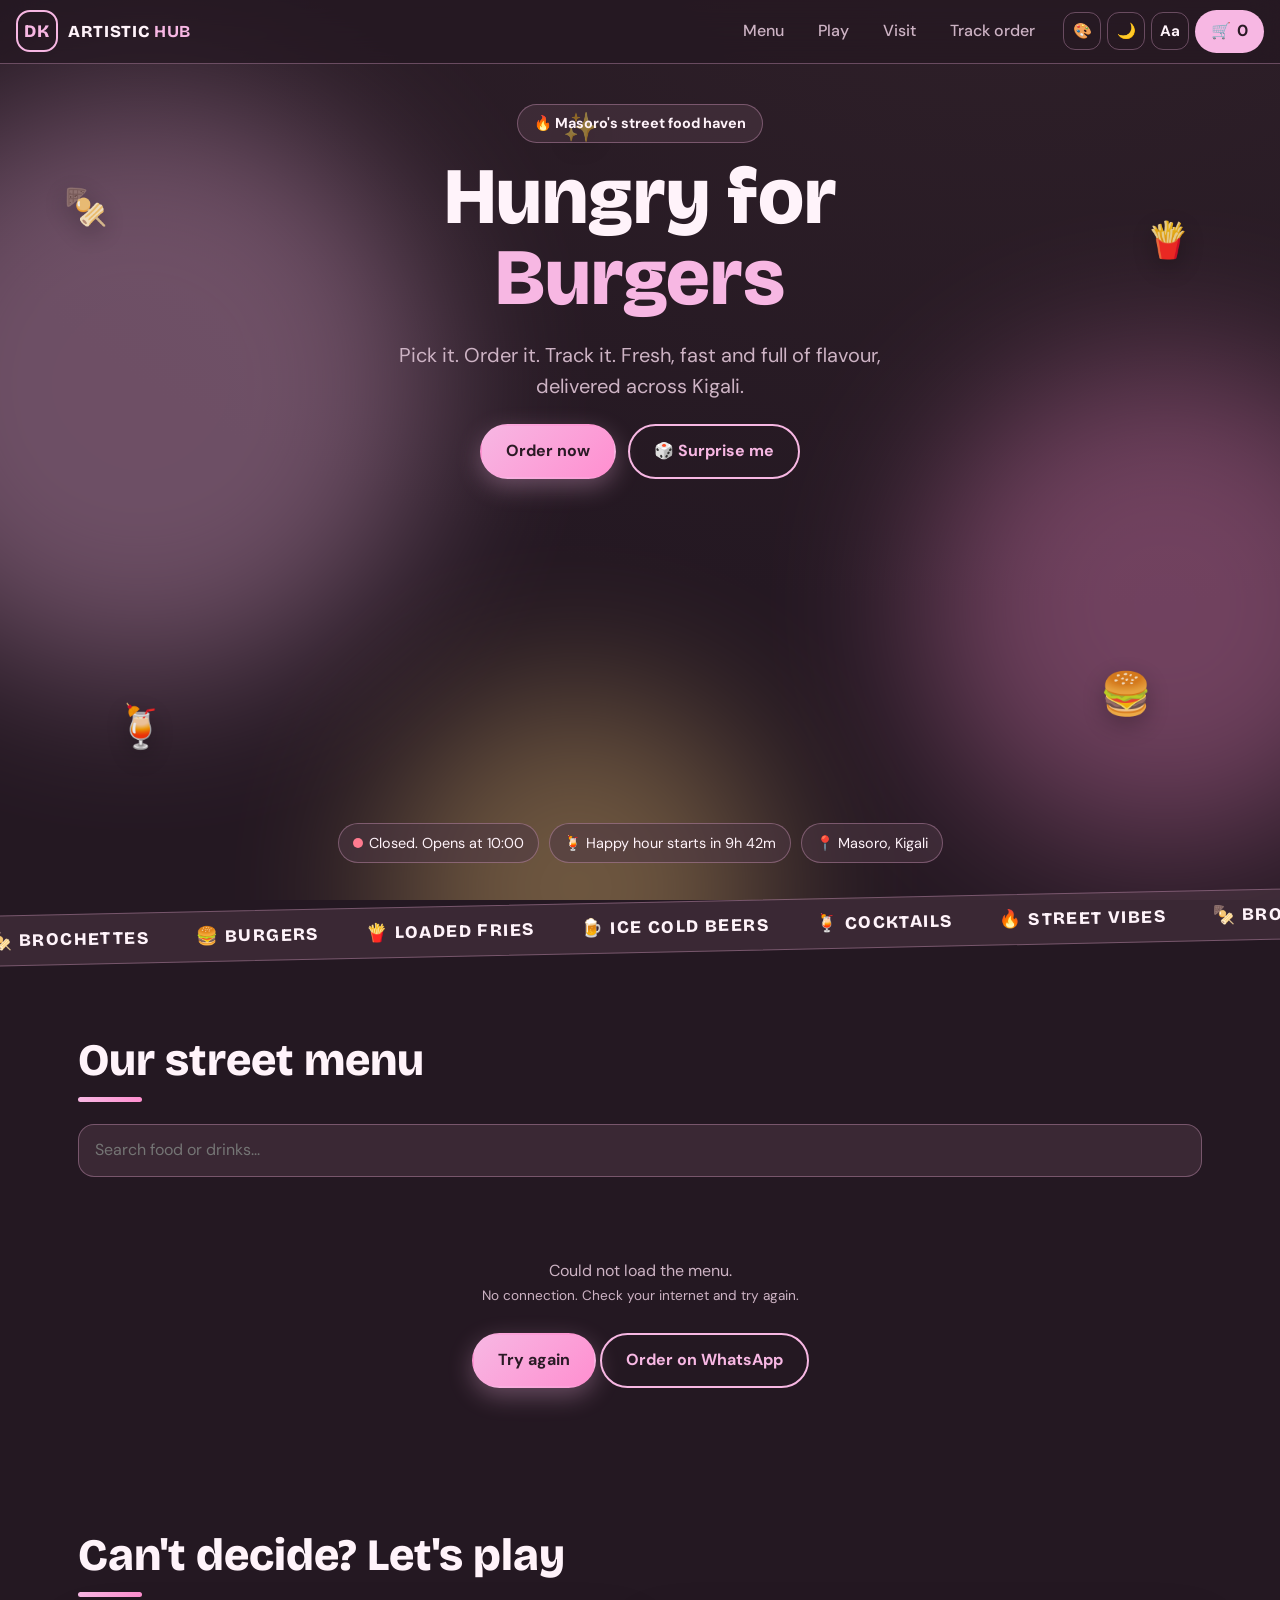
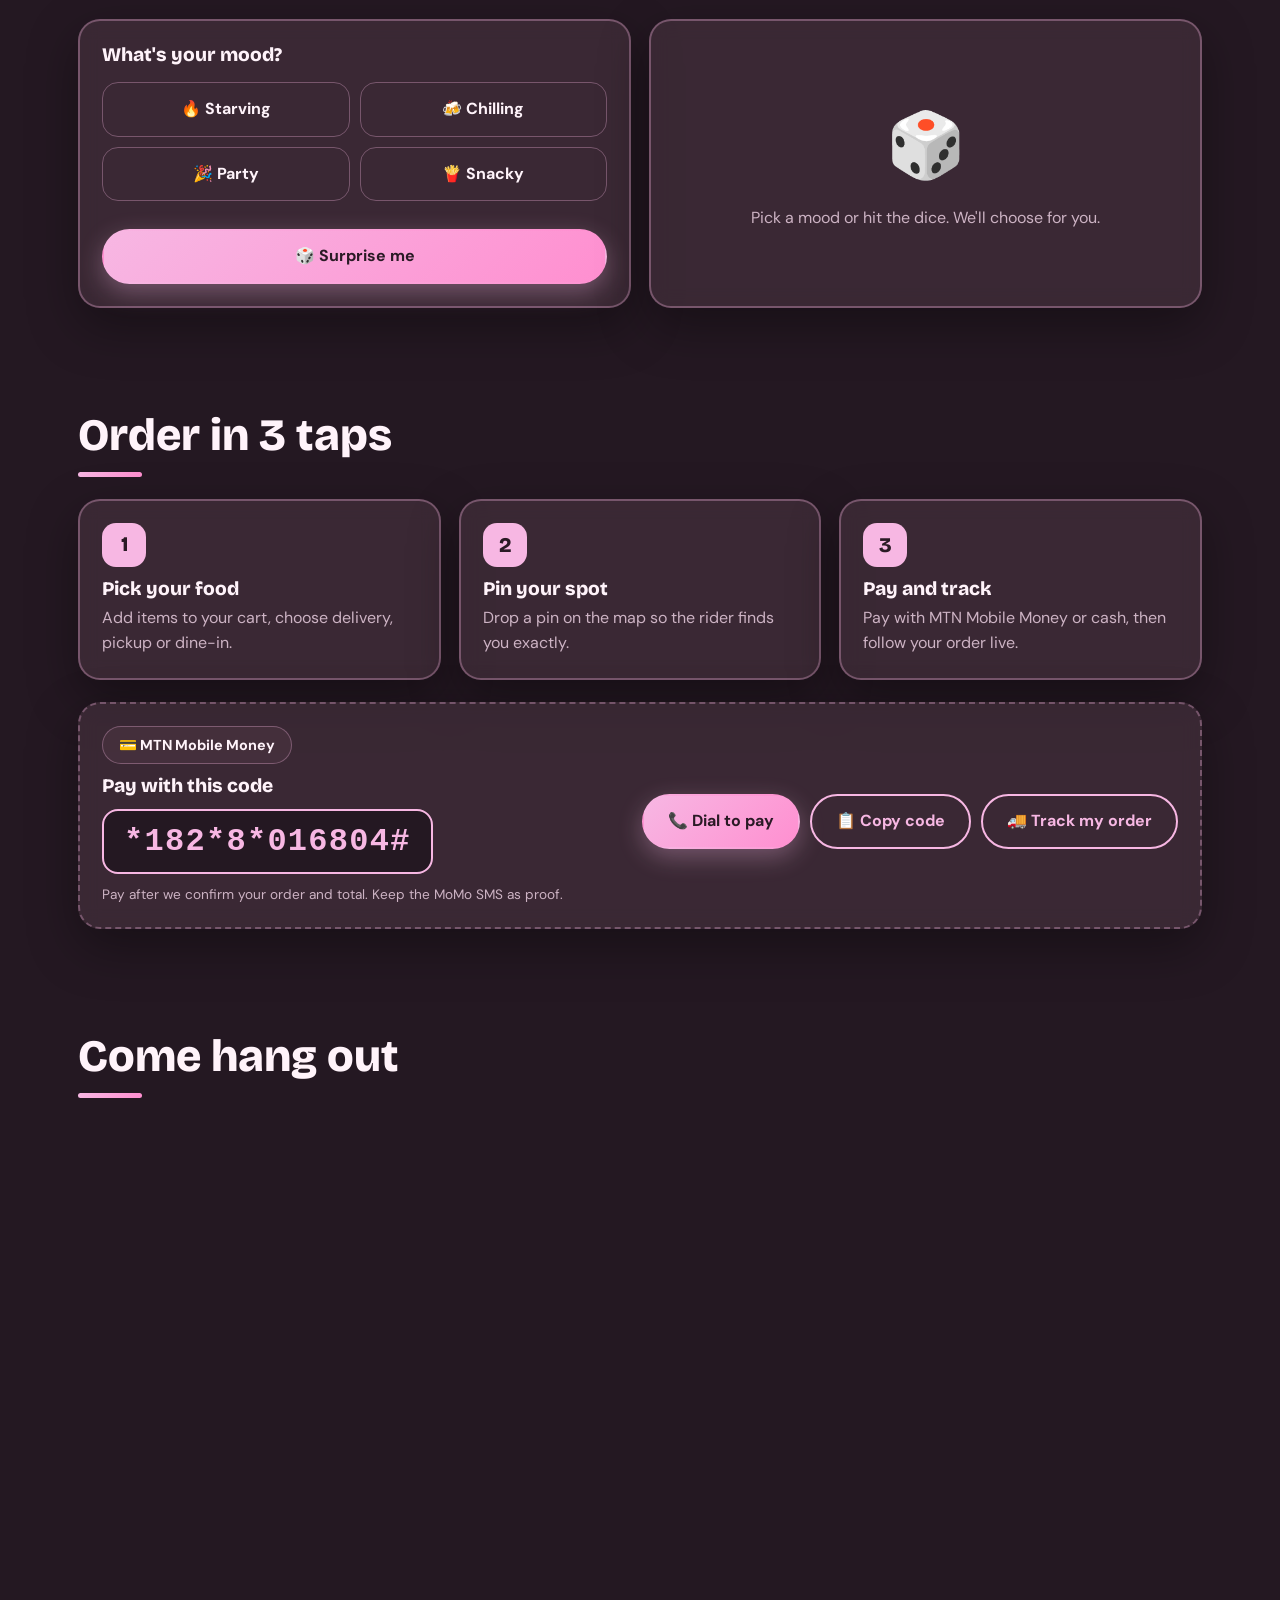
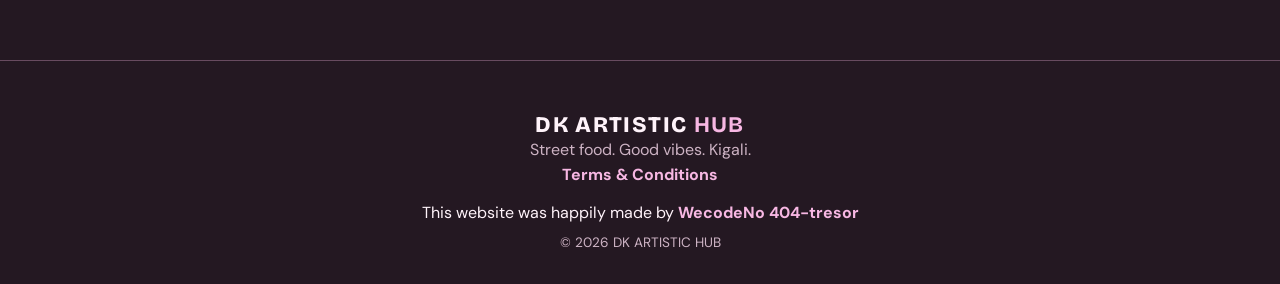
==== index.html @ 1eac018a "Move site files to repo root" ====
<!doctype html>
<html lang="en" data-theme="dark" data-vibe="plum">
<head>
<meta charset="utf-8">
<meta name="viewport" content="width=device-width, initial-scale=1, viewport-fit=cover">
<title>DK ARTISTIC HUB - Street Food, Brochettes &amp; Cocktails in Masoro, Kigali</title>
<meta name="description" content="Order brochettes, burgers, fries, beers and cocktails from DK Artistic Hub in Masoro, Kigali. Delivery, pickup or dine-in. Pay with MTN Mobile Money and track your order live.">
<meta name="theme-color" content="#4d3844">
<meta property="og:title" content="DK ARTISTIC HUB - Order street food in Kigali">
<meta property="og:description" content="Pick it. Order it. Track it. Brochettes, burgers, fries, beers and cocktails in Masoro.">
<meta property="og:type" content="restaurant">
<link rel="manifest" href="manifest.webmanifest">
<link rel="icon" href="icon.svg" type="image/svg+xml">
<link rel="apple-touch-icon" href="icon.svg">
<link rel="preconnect" href="https://fonts.googleapis.com">
<link rel="preconnect" href="https://fonts.gstatic.com" crossorigin>
<link href="https://fonts.googleapis.com/css2?family=Bricolage+Grotesque:wght@600;800&family=DM+Sans:wght@400;500;700&display=swap" rel="stylesheet">
<link rel="stylesheet" href="assets/app.css">
<script type="application/ld+json">
{"@context":"https://schema.org","@type":"Restaurant","name":"DK ARTISTIC HUB","servesCuisine":["Street food","Brochettes","Burgers"],"telephone":"+250782292053","address":{"@type":"PostalAddress","addressLocality":"Masoro, Kigali","addressCountry":"RW"},"geo":{"@type":"GeoCoordinates","latitude":-1.93246,"longitude":30.14608},"openingHours":"Mo-Su 10:00-23:00","priceRange":"RWF","acceptsReservations":false}
</script>
</head>
<body>

<div id="preloader" aria-hidden="true"><div class="pre-logo">DK</div><div class="pre-bar"><span></span></div></div>
<div class="bg" aria-hidden="true"><i></i><i></i><i></i></div>

<header class="top">
  <a class="brand" href="#home" aria-label="DK Artistic Hub home">
    <span class="logo" id="logoTap">DK</span><span class="brand-name">ARTISTIC <b>HUB</b></span>
  </a>
  <nav class="nav" aria-label="Main">
    <a href="#menu">Menu</a><a href="#fun">Play</a><a href="#visit">Visit</a><a href="track.html">Track order</a>
  </nav>
  <div class="tools">
    <button class="tool" id="vibeBtn" title="Change vibe" aria-label="Change vibe">&#127912;</button>
    <button class="tool" id="themeBtn" title="Dark or light" aria-label="Toggle dark or light">&#127769;</button>
    <button class="tool" id="sizeBtn" title="Bigger text" aria-label="Bigger text">Aa</button>
    <button class="cart-btn" id="cartBtn" aria-label="Open cart">&#128722; <span id="cartCount">0</span></button>
  </div>
</header>

<main id="home">
<section class="hero" id="heroSec">
  <span class="float f1" data-depth="26">&#127842;</span><span class="float f2" data-depth="40">&#127839;</span>
  <span class="float f3" data-depth="18">&#127865;</span><span class="float f4" data-depth="34">&#127828;</span><span class="float f5" data-depth="12">&#10024;</span>
  <div class="hero-in">
    <p class="pill">&#128293; Masoro's street food haven</p>
    <h1><span>Hungry for</span><span class="rot" id="rot">Brochettes</span></h1>
    <p class="lead">Pick it. Order it. Track it. Fresh, fast and full of flavour, delivered across Kigali.</p>
    <div class="cta">
      <a class="btn primary" href="#menu">Order now</a>
      <button class="btn ghost" id="surpriseTop">&#127922; Surprise me</button>
    </div>
  </div>
  <div class="scene" id="scene" aria-label="Spin the menu. Drag to rotate">
    <div class="stage" id="stage"><div class="ring" id="ring"></div></div>
  </div>
  <div class="live">
    <span class="chip-info" id="openChip"><i class="dot"></i><span id="openTxt">Checking hours...</span></span>
    <span class="chip-info" id="happyChip">&#127865; <span id="happyTxt"></span></span>
    <span class="chip-info">&#128205; <span id="areaTxt"></span></span>
  </div>
</section>

<div class="ticker" aria-hidden="true"><div class="ticker-in">
  <span>&#127842; BROCHETTES</span><span>&#127828; BURGERS</span><span>&#127839; LOADED FRIES</span><span>&#127866; ICE COLD BEERS</span><span>&#127865; COCKTAILS</span><span>&#128293; STREET VIBES</span>
  <span>&#127842; BROCHETTES</span><span>&#127828; BURGERS</span><span>&#127839; LOADED FRIES</span><span>&#127866; ICE COLD BEERS</span><span>&#127865; COCKTAILS</span><span>&#128293; STREET VIBES</span>
</div></div>

<section class="sec" id="menu">
  <h2 class="reveal">Our street menu</h2>
  <div class="menu-tools">
    <input id="search" type="search" placeholder="Search food or drinks..." aria-label="Search menu">
    <div class="cats" id="cats" role="tablist" aria-label="Categories"></div>
  </div>
  <p class="muted small" id="menuNote" hidden></p>
  <div class="grid" id="grid" aria-live="polite"><div class="skel"></div><div class="skel"></div><div class="skel"></div></div>
</section>

<section class="sec" id="fun">
  <h2 class="reveal">Can't decide? Let's play</h2>
  <div class="bento">
    <div class="card reveal">
      <h3>What's your mood?</h3>
      <div class="moods" id="moods">
        <button data-mood="hungry">&#128293; Starving</button><button data-mood="chill">&#127867; Chilling</button>
        <button data-mood="party">&#127881; Party</button><button data-mood="snack">&#127839; Snacky</button>
      </div>
      <button class="btn primary wide" id="surprise">&#127922; Surprise me</button>
    </div>
    <div class="card reveal result-card" id="result" aria-live="polite">
      <div class="dice">&#127922;</div><p class="muted">Pick a mood or hit the dice. We'll choose for you.</p>
    </div>
  </div>
</section>

<section class="sec" id="how">
  <h2 class="reveal">Order in 3 taps</h2>
  <div class="steps">
    <div class="card step reveal"><b>1</b><h3>Pick your food</h3><p>Add items to your cart, choose delivery, pickup or dine-in.</p></div>
    <div class="card step reveal"><b>2</b><h3>Pin your spot</h3><p>Drop a pin on the map so the rider finds you exactly.</p></div>
    <div class="card step reveal"><b>3</b><h3>Pay and track</h3><p>Pay with MTN Mobile Money or cash, then follow your order live.</p></div>
  </div>
  <div class="card pay reveal">
    <div>
      <p class="pill">&#128179; MTN Mobile Money</p>
      <h3 style="margin-top:10px">Pay with this code</h3>
      <div class="code" id="ussdText"></div>
      <p class="muted small">Pay after we confirm your order and total. Keep the MoMo SMS as proof.</p>
    </div>
    <div class="pay-btns">
      <a class="btn primary" id="dialBtn" href="#">&#128222; Dial to pay</a>
      <button class="btn ghost" id="copyBtn">&#128203; Copy code</button>
      <a class="btn ghost" href="track.html">&#128666; Track my order</a>
    </div>
  </div>
</section>

<section class="sec" id="visit">
  <h2 class="reveal">Come hang out</h2>
  <div class="bento three">
    <div class="card reveal"><h3>&#128205; Where</h3><p id="vArea"></p><p class="muted small" id="vPlus"></p><a class="btn ghost" id="mapBtn" target="_blank" rel="noopener">Open in Google Maps</a></div>
    <div class="card reveal"><h3>&#128346; Hours</h3><p id="vHours"></p><p class="muted small">&#127865; Happy hour: <span id="vHappy"></span></p></div>
    <div class="card reveal"><h3>&#128222; Call or WhatsApp</h3><p id="vPhone"></p><div class="row"><a class="btn ghost" id="callBtn">Call</a><a class="btn primary" id="waBtn" target="_blank" rel="noopener">WhatsApp</a></div></div>
  </div>
  <div class="mapbox reveal" id="visitMap" aria-label="Map of DK Artistic Hub"></div>
</section>
</main>

<footer class="foot">
  <div class="foot-brand">DK ARTISTIC <b>HUB</b></div>
  <p class="muted">Street food. Good vibes. Kigali.</p>
  <p><a href="terms.html" style="color:var(--accent);font-weight:700">Terms &amp; Conditions</a></p>
  <p class="made">This website was happily made by <b id="creditName"></b></p>
  <p class="muted small">&copy; <span id="year"></span> DK ARTISTIC HUB</p>
</footer>

<button class="fab" id="fab" aria-label="Open cart"><span id="fabCount">0</span> &#128722; <b id="fabTotal">0 RWF</b></button>

<div class="overlay" id="overlay"></div>
<aside class="drawer" id="drawer" aria-label="Your order" aria-hidden="true">
  <div class="drawer-head"><h3 id="drawerTitle">Your cart</h3><button class="x" id="closeCart" aria-label="Close">&#10005;</button></div>

  <!-- PANEL 1: cart -->
  <div class="drawer-body" id="pCart">
    <div id="cartList"></div>
    <div id="cartFoot" hidden>
      <div class="total-row"><span>Subtotal</span><b id="cartTotal">0 RWF</b></div>
      <p class="muted small">Delivery fee is confirmed by us after you order.</p>
      <button class="btn primary wide" id="toCheckout" style="margin-top:14px">Checkout</button>
    </div>
  </div>

  <!-- PANEL 2: checkout -->
  <div class="drawer-body" id="pCheckout" hidden>
    <button class="btn ghost sm" id="backCart" type="button">&larr; Back to cart</button>

    <label for="cName">Full name</label>
    <input id="cName" autocomplete="name" placeholder="e.g. Aline Uwase" maxlength="80">
    <label for="cPhone">Phone number</label>
    <input id="cPhone" type="tel" inputmode="tel" autocomplete="tel" placeholder="0788 123 456" maxlength="20">
    <p class="muted small" id="phoneHint">Rwandan number (MTN or Airtel). Country code +250 is added for you.</p>

    <label>How do you want it?</label>
    <div class="seg" id="seg">
      <button type="button" class="on" data-type="delivery">&#128666; Delivery</button>
      <button type="button" data-type="pickup">&#128717; Pickup</button>
      <button type="button" data-type="dine_in">&#127869; Dine-in</button>
    </div>

    <div id="deliveryBox">
      <label for="addrQ">Search your address or area</label>
      <input id="addrQ" type="search" autocomplete="off" placeholder="e.g. Masoro, Kimironko, Remera...">
      <div class="suggest" id="suggest"></div>
      <div class="row" style="margin-top:8px">
        <button class="btn ghost sm" id="geoBtn" type="button">&#128205; Use my location</button>
      </div>
      <div class="mapbox" id="pickMap"></div>
      <p class="muted small">Drag the pin to your exact door or gate, then confirm.</p>
      <label for="cAddr">Delivery address</label>
      <textarea id="cAddr" rows="2" placeholder="Area, street, house..." maxlength="300"></textarea>
      <button class="btn ghost wide" id="confirmLoc" type="button">&#10004; Confirm this location</button>
      <p class="small" id="locStatus"></p>
      <label for="cInstr">Landmark or directions (optional)</label>
      <textarea id="cInstr" rows="2" placeholder="Blue gate, next to the pharmacy..." maxlength="500"></textarea>
    </div>

    <label>Payment method</label>
    <div id="payMethods"></div>

    <div class="total-row"><span>Subtotal</span><b id="coTotal">0 RWF</b></div>
    <p class="muted small" id="feeNote">Delivery fee is confirmed by us after you order. You pay the final total.</p>
    <p class="err" id="formErr" role="alert"></p>
    <button class="btn primary wide" id="placeBtn" type="button">Place order</button>
  </div>

  <!-- PANEL 3: confirmation -->
  <div class="drawer-body" id="pDone" hidden>
    <div class="done">
      <div class="done-emoji">&#127881;</div>
      <h3>Order received!</h3>
      <p class="ref" id="doneRef"></p>
      <p class="muted">We will confirm your order shortly. Your payment is <b>not</b> marked as paid until we verify it.</p>
      <div class="box" id="donePay"></div>
      <div class="box" id="refBox" hidden>
        <b>Already paid? Send your MoMo reference</b>
        <input id="refInput" placeholder="e.g. 1234567890" maxlength="64" style="margin-top:8px">
        <p class="err" id="refErr"></p>
        <button class="btn primary wide" id="refBtn" type="button">Submit reference</button>
      </div>
      <a class="btn ghost wide" id="waOrder" target="_blank" rel="noopener">&#128172; Also send it on WhatsApp</a>
      <a class="btn primary wide" id="trackLink" href="track.html">&#128666; Track my order</a>
      <button class="btn ghost wide" id="doneClose" type="button">Back to menu</button>
    </div>
  </div>
</aside>

<div class="toast" id="toast" role="status"></div>
<canvas id="confetti" aria-hidden="true"></canvas>

<script src="assets/core.js"></script>
<script src="assets/store.js"></script>
</body>
</html>
---- assets/app.css ----
/* ===== DK ARTISTIC HUB - plum + pink, 3D depth + motion ===== */
:root{
  --bg:#241822; --bg2:#2f2029; --surface:#4d3844; --card:rgba(77,56,68,.55);
  --text:#fff3fa; --muted:#cdb3c4; --accent:#f7b7e3; --accent2:#ff8fd0;
  --gold:#ffd27a; --mint:#8ff0c4; --danger:#ff7b8f; --line:rgba(247,183,227,.32);
  --on-accent:#2a1a25; --shadow:0 18px 50px rgba(0,0,0,.35);
  --r:22px; --fs:100%; --fw:170px;
  --display:'Bricolage Grotesque','DM Sans',system-ui,sans-serif;
  --body:'DM Sans',system-ui,-apple-system,'Segoe UI',Roboto,sans-serif;
}
[data-theme="light"]{
  --bg:#fff6fb; --bg2:#ffeaf5; --surface:#ffffff; --card:rgba(255,255,255,.88);
  --text:#3a2733; --muted:#7d6573; --accent:#b83a86; --accent2:#e0559f;
  --gold:#a87000; --mint:#0f9d6a; --danger:#c0233f; --line:rgba(184,58,134,.3);
  --on-accent:#ffffff; --shadow:0 18px 40px rgba(120,50,90,.15);
}
[data-vibe="sunset"]{--accent:#ffb36b;--accent2:#ff6f91;--line:rgba(255,179,107,.35);--surface:#4a3030;--bg:#241615;--bg2:#2f1c1a;--card:rgba(74,48,48,.55)}
[data-vibe="neon"]{--accent:#7dffd0;--accent2:#5cd6ff;--line:rgba(125,255,208,.35);--surface:#253b46;--bg:#0f1c24;--bg2:#15262f;--card:rgba(37,59,70,.55);--on-accent:#06231a}
[data-theme="light"][data-vibe="sunset"]{--accent:#c4561a;--accent2:#d93b64;--line:rgba(196,86,26,.3);--bg:#fff7f0;--bg2:#ffe9d9;--surface:#fff;--card:rgba(255,255,255,.88);--on-accent:#fff}
[data-theme="light"][data-vibe="neon"]{--accent:#0b8f6a;--accent2:#0a7fb0;--line:rgba(11,143,106,.3);--bg:#f1fffb;--bg2:#dcfaf0;--surface:#fff;--card:rgba(255,255,255,.88);--on-accent:#fff}

*{box-sizing:border-box;margin:0;padding:0}
html{scroll-behavior:smooth;font-size:var(--fs);-webkit-text-size-adjust:100%}
html.big{--fs:120%}
body{font-family:var(--body);background:var(--bg);color:var(--text);line-height:1.55;overflow-x:hidden;min-height:100vh;padding-bottom:84px}
img{max-width:100%;display:block}
a{color:inherit;text-decoration:none}
button{font:inherit;color:inherit;cursor:pointer;border:0;background:none}
:focus-visible{outline:3px solid var(--accent);outline-offset:3px;border-radius:10px}
.muted{color:var(--muted)} .small{font-size:.85rem} .center{text-align:center}
[hidden]{display:none!important}
.sr{position:absolute;width:1px;height:1px;overflow:hidden;clip:rect(0 0 0 0)}

/* animated background + time of day (4th dimension) */
.bg{position:fixed;inset:0;z-index:-1;overflow:hidden;background:radial-gradient(1200px 700px at 80% -10%,var(--bg2),var(--bg))}
.bg i{position:absolute;border-radius:50%;filter:blur(80px);opacity:.35;animation:drift 18s ease-in-out infinite alternate}
.bg i:nth-child(1){width:46vmax;height:46vmax;background:var(--accent);left:-12vmax;top:10vh}
.bg i:nth-child(2){width:38vmax;height:38vmax;background:var(--accent2);right:-10vmax;top:40vh;animation-delay:-6s}
.bg i:nth-child(3){width:30vmax;height:30vmax;background:var(--gold);left:30vw;bottom:-14vmax;animation-delay:-11s;opacity:.18}
[data-theme="light"] .bg i{opacity:.22}
[data-daypart="morning"] .bg i:nth-child(3){opacity:.34}
[data-daypart="evening"] .bg i:nth-child(2){opacity:.5}
[data-daypart="night"] .bg i{opacity:.22}
@keyframes drift{to{transform:translate(8vw,-6vh) scale(1.15)}}

/* preloader */
#preloader{position:fixed;inset:0;z-index:100;background:var(--bg);display:grid;place-content:center;gap:22px;justify-items:center;transition:opacity .5s,visibility .5s}
#preloader.done{opacity:0;visibility:hidden}
.pre-logo{width:96px;height:96px;border-radius:28px;border:3px solid var(--accent);display:grid;place-items:center;font:800 2.4rem var(--display);color:var(--accent);animation:pop 1s ease-in-out infinite alternate;box-shadow:0 0 40px var(--line)}
.pre-bar{width:160px;height:6px;border-radius:9px;background:var(--line);overflow:hidden}
.pre-bar span{display:block;height:100%;width:40%;background:var(--accent);border-radius:9px;animation:load 1s ease-in-out infinite}
@keyframes load{from{transform:translateX(-100%)}to{transform:translateX(260%)}}
@keyframes pop{from{transform:scale(.94) rotate(-4deg)}to{transform:scale(1.06) rotate(4deg)}}

/* header */
.top{position:sticky;top:0;z-index:40;display:flex;align-items:center;gap:14px;padding:10px 16px;background:color-mix(in srgb,var(--bg) 70%,transparent);backdrop-filter:blur(16px);-webkit-backdrop-filter:blur(16px);border-bottom:1px solid var(--line)}
.brand{display:flex;align-items:center;gap:10px;font:800 1.05rem var(--display);letter-spacing:.04em}
.brand b{color:var(--accent)}
.logo{width:42px;height:42px;border-radius:14px;border:2px solid var(--accent);display:grid;place-items:center;color:var(--accent);font:800 1.1rem var(--display);user-select:none}
.nav{display:none;margin-left:auto;gap:6px}
.nav a{padding:8px 14px;border-radius:99px;font-weight:500;color:var(--muted);transition:.2s}
.nav a:hover{color:var(--text);background:var(--card)}
.tools{display:flex;align-items:center;gap:6px;margin-left:auto}
.tool{width:38px;height:38px;border-radius:12px;border:1.5px solid var(--line);display:grid;place-items:center;font-size:.95rem;font-weight:700;transition:.2s}
.tool:hover{border-color:var(--accent);transform:translateY(-2px)}
.cart-btn{display:none;padding:9px 16px;border-radius:99px;background:var(--accent);color:var(--on-accent);font-weight:700}
.bump{animation:bump .4s}
@keyframes bump{40%{transform:scale(1.18)}}
@media(min-width:860px){.nav{display:flex}.tools{margin-left:0}.cart-btn{display:inline-flex;gap:6px}}

/* buttons / inputs */
.btn{display:inline-flex;align-items:center;justify-content:center;gap:8px;padding:13px 24px;border-radius:99px;font-weight:700;border:2px solid var(--accent);transition:transform .2s,box-shadow .2s,background .2s;min-height:48px;text-align:center}
.btn.primary{background:linear-gradient(135deg,var(--accent),var(--accent2));color:var(--on-accent);border-color:transparent;box-shadow:0 8px 24px var(--line)}
.btn.primary:hover{transform:translateY(-3px);box-shadow:0 14px 32px var(--line)}
.btn.ghost{color:var(--accent)} .btn.ghost:hover{background:var(--accent);color:var(--on-accent);transform:translateY(-3px)}
.btn.danger{border-color:var(--danger);color:var(--danger)} .btn.danger:hover{background:var(--danger);color:#fff}
.btn.wide{width:100%} .btn.sm{min-height:38px;padding:7px 14px;font-size:.88rem}
.btn[disabled]{opacity:.5;cursor:not-allowed;transform:none!important}
.pill{display:inline-block;padding:7px 16px;border-radius:99px;border:1.5px solid var(--line);background:var(--card);font-weight:700;font-size:.9rem}
input,textarea,select{width:100%;padding:13px 16px;border-radius:16px;border:1.5px solid var(--line);background:var(--card);color:var(--text);font:inherit;transition:border-color .2s,box-shadow .2s}
select option{color:#222}
input:focus,textarea:focus,select:focus{outline:none;border-color:var(--accent);box-shadow:0 0 0 4px var(--line)}
input[type=checkbox],input[type=radio]{width:auto;accent-color:var(--accent)}
label{display:block;font-weight:700;margin:14px 0 6px}
label.inline{display:flex;align-items:center;gap:8px;font-weight:600;margin:8px 0}

/* hero + 3D scene */
.hero{position:relative;min-height:92vh;display:grid;place-items:center;padding:36px 16px 24px;text-align:center;overflow:hidden}
.hero-in{max-width:760px;position:relative;z-index:3}
.hero h1{font:800 clamp(2.3rem,8.5vw,5rem)/1.02 var(--display);margin:14px 0}
.hero h1 span{display:block}
.rot{color:var(--accent);min-height:1.1em;transition:opacity .3s,transform .3s}
.rot.out{opacity:0;transform:translateY(14px)}
.lead{font-size:clamp(1.02rem,2.6vw,1.25rem);color:var(--muted);max-width:560px;margin:0 auto 22px}
.cta{display:flex;gap:12px;justify-content:center;flex-wrap:wrap}
.scene{position:relative;height:300px;margin:6px auto 0;max-width:760px;perspective:1100px;touch-action:pan-y;cursor:grab;user-select:none;-webkit-user-select:none}
.scene:active{cursor:grabbing}
.stage{position:absolute;inset:0;transform-style:preserve-3d;transform:rotateX(calc(-7deg + var(--tx,0deg))) rotateY(var(--ty,0deg));transition:transform .12s linear}
.ring{position:absolute;left:50%;top:50%;width:0;height:0;transform-style:preserve-3d}
.face{position:absolute;width:var(--fw);height:230px;left:calc(var(--fw) / -2);top:-115px;border-radius:22px;border:2px solid var(--line);background:linear-gradient(160deg,var(--surface),var(--bg2));box-shadow:0 18px 40px rgba(0,0,0,.35);display:flex;flex-direction:column;align-items:center;justify-content:center;gap:6px;padding:12px;text-align:center;backface-visibility:visible;overflow:hidden}
.face .fe{font-size:3.6rem;line-height:1;filter:drop-shadow(0 8px 10px rgba(0,0,0,.35))}
.face img{width:100%;height:110px;object-fit:cover;border-radius:14px}
.face h4{font:800 1rem var(--display);line-height:1.15}
.face .price{font-size:.95rem}
.face .add{padding:7px 14px;min-height:36px;font-size:.85rem}
.float{position:absolute;font-size:2.2rem;opacity:.9;animation:float 6s ease-in-out infinite;filter:drop-shadow(0 8px 12px rgba(0,0,0,.3));z-index:1;transition:transform .2s linear;will-change:transform}
.f1{left:5%;top:14%}.f2{right:7%;top:18%;animation-delay:-1.5s}.f3{left:9%;bottom:16%;animation-delay:-3s;font-size:2.6rem}
.f4{right:10%;bottom:20%;animation-delay:-4.5s;font-size:2.6rem}.f5{left:44%;top:5%;animation-delay:-2s;font-size:1.8rem}
@keyframes float{50%{margin-top:-22px;rotate:8deg}}
.live{display:flex;flex-wrap:wrap;justify-content:center;gap:10px;margin-top:20px}
.chip-info{padding:8px 14px;border-radius:99px;background:var(--card);border:1px solid var(--line);font-size:.9rem}
.dot{display:inline-block;width:10px;height:10px;border-radius:50%;background:var(--mint);margin-right:6px;box-shadow:0 0 0 0 var(--mint);animation:ping 1.8s infinite}
.dot.off{background:var(--danger);animation:none}
@keyframes ping{70%{box-shadow:0 0 0 10px transparent}100%{box-shadow:0 0 0 0 transparent}}

/* ticker */
.ticker{overflow:hidden;border-block:1.5px solid var(--line);background:var(--card);transform:rotate(-1.2deg);margin:10px -10px 30px}
.ticker-in{display:flex;gap:46px;width:max-content;padding:14px 0;font:800 1.1rem var(--display);letter-spacing:.08em;animation:marq 26s linear infinite;white-space:nowrap}
@keyframes marq{to{transform:translateX(-50%)}}

/* sections */
.sec{max-width:1160px;margin:0 auto;padding:50px 18px}
.sec h2{font:800 clamp(1.8rem,5vw,2.8rem) var(--display);margin-bottom:22px}
.sec h2::after{content:"";display:block;width:64px;height:5px;border-radius:9px;background:linear-gradient(90deg,var(--accent),var(--accent2));margin-top:10px}
.reveal{opacity:0;transform:translateY(28px);transition:opacity .7s,transform .7s}
.reveal.in{opacity:1;transform:none}

/* menu */
.menu-tools{display:grid;gap:14px;margin-bottom:22px}
.cats{display:flex;gap:8px;overflow-x:auto;padding-bottom:6px;scrollbar-width:none}
.cats::-webkit-scrollbar{display:none}
.cat{flex:none;padding:10px 18px;border-radius:99px;border:1.5px solid var(--line);background:var(--card);font-weight:600;transition:.2s}
.cat:hover{border-color:var(--accent)}
.cat.on{background:var(--accent);color:var(--on-accent);border-color:transparent}
.card{background:var(--card);border:2px solid var(--line);border-radius:var(--r);padding:22px;backdrop-filter:blur(10px);-webkit-backdrop-filter:blur(10px);box-shadow:var(--shadow)}
.grid{display:grid;gap:18px;grid-template-columns:repeat(auto-fill,minmax(240px,1fr))}
.item{position:relative;display:flex;flex-direction:column;padding:0;overflow:hidden;transform:perspective(900px) rotateX(var(--rx,0)) rotateY(var(--ry,0));transition:transform .15s,border-color .25s,box-shadow .25s;animation:cardIn .5s both}
.item:hover{border-color:var(--accent);box-shadow:0 20px 50px var(--line)}
@keyframes cardIn{from{opacity:0;transform:translateY(20px) scale(.97)}}
.media{height:150px;display:grid;place-items:center;font-size:4.2rem;background:linear-gradient(135deg,var(--surface),transparent);overflow:hidden}
.media img{width:100%;height:100%;object-fit:cover}
.media span{transition:transform .35s;display:inline-block}
.item:hover .media span{transform:scale(1.25) rotate(-8deg)}
.tag{position:absolute;top:12px;left:12px;padding:5px 12px;border-radius:99px;background:var(--gold);color:#2a1a25;font-weight:800;font-size:.75rem;z-index:2}
.item-body{padding:16px 18px 18px;display:flex;flex-direction:column;gap:6px;flex:1}
.item h3{font:800 1.15rem var(--display)}
.item p{color:var(--muted);font-size:.9rem;flex:1}
.price-row{display:flex;align-items:center;justify-content:space-between;gap:10px;margin-top:10px}
.price{font:800 1.15rem var(--display);color:var(--accent)}
.add{padding:10px 18px;border-radius:99px;background:var(--accent);color:var(--on-accent);font-weight:700;min-height:44px;transition:.2s}
.add:hover{transform:scale(1.07)}
.add[disabled]{opacity:.5;cursor:not-allowed;background:var(--line)}
.stepper{display:flex;align-items:center;gap:6px}
.stepper button{width:40px;height:40px;border-radius:50%;border:2px solid var(--accent);font-weight:800;font-size:1.1rem;transition:.15s}
.stepper button:hover{background:var(--accent);color:var(--on-accent)}
.stepper b{min-width:26px;text-align:center}
.empty{grid-column:1/-1;text-align:center;padding:40px;color:var(--muted)}
.skel{height:260px;border-radius:var(--r);background:linear-gradient(100deg,var(--card) 30%,var(--surface) 50%,var(--card) 70%);background-size:300% 100%;animation:sh 1.3s infinite}
@keyframes sh{to{background-position:-100% 0}}

/* fun / bento */
.bento{display:grid;gap:18px;grid-template-columns:1fr}
.bento.three{grid-template-columns:1fr}
@media(min-width:760px){.bento{grid-template-columns:1fr 1fr}.bento.three{grid-template-columns:repeat(3,1fr)}}
.moods{display:grid;grid-template-columns:1fr 1fr;gap:10px;margin:16px 0}
.moods button{padding:14px;border-radius:16px;border:1.5px solid var(--line);font-weight:700;transition:.2s;min-height:52px}
.moods button:hover,.moods button.on{background:var(--accent);color:var(--on-accent);transform:translateY(-3px) rotate(-1deg)}
.result-card{display:grid;place-content:center;text-align:center;gap:10px;min-height:260px}
.dice{font-size:4rem}
.pick{animation:cardIn .5s both;display:grid;gap:8px;justify-items:center}
.pick .big{font-size:4.5rem;animation:float 3s ease-in-out infinite}
.pick h3{font:800 1.5rem var(--display)}
.steps{display:grid;gap:18px;grid-template-columns:repeat(auto-fit,minmax(230px,1fr));margin-bottom:22px}
.step b{display:inline-grid;place-items:center;width:44px;height:44px;border-radius:14px;background:var(--accent);color:var(--on-accent);font:800 1.3rem var(--display);margin-bottom:10px}
.step h3,.card h3{font:800 1.2rem var(--display);margin-bottom:6px}
.step p{color:var(--muted)}
.code{display:inline-block;padding:12px 20px;border-radius:16px;background:var(--bg);border:2px solid var(--accent);color:var(--accent);font:800 clamp(1.3rem,5vw,2rem) ui-monospace,Menlo,Consolas,monospace;letter-spacing:.04em;margin:6px 0 10px;user-select:all}
.pay{display:flex;flex-wrap:wrap;gap:20px;align-items:center;justify-content:space-between;border-style:dashed}
.pay-btns,.row{display:flex;gap:10px;flex-wrap:wrap}
.card .btn{margin-top:12px}
.mapbox{height:260px;border-radius:18px;overflow:hidden;border:2px solid var(--line);margin-top:10px}
[data-theme="dark"] .leaflet-tile-pane{filter:invert(1) hue-rotate(180deg) brightness(.9) contrast(.9)}
.pin{background:none;border:0}
.pin span{display:grid;place-items:center;width:38px;height:38px;border-radius:50% 50% 50% 0;transform:rotate(-45deg);background:var(--accent);border:2px solid #fff;box-shadow:0 6px 14px rgba(0,0,0,.4)}
.pin em{font-style:normal;transform:rotate(45deg);font-size:1.1rem;line-height:1}
.foot{text-align:center;padding:50px 18px 30px;border-top:1.5px solid var(--line);margin-top:30px}
.foot-brand{font:800 1.4rem var(--display);letter-spacing:.06em} .foot-brand b,.made b{color:var(--accent)}
.made{margin:14px 0 6px}

/* floating cart bar */
.fab{position:fixed;left:50%;bottom:16px;transform:translate(-50%,120px);z-index:35;display:flex;align-items:center;gap:10px;padding:14px 24px;border-radius:99px;background:linear-gradient(135deg,var(--accent),var(--accent2));color:var(--on-accent);font-weight:700;box-shadow:0 14px 40px rgba(0,0,0,.4);transition:transform .4s cubic-bezier(.2,1.4,.4,1)}
.fab.show{transform:translate(-50%,0)}
.fab span{background:var(--on-accent);color:var(--accent);min-width:26px;height:26px;border-radius:99px;display:grid;place-items:center;font-size:.85rem}
@media(min-width:860px){.fab{display:none}body{padding-bottom:0}}

/* drawer */
.overlay{position:fixed;inset:0;background:rgba(0,0,0,.55);opacity:0;visibility:hidden;transition:.3s;z-index:60}
.overlay.on{opacity:1;visibility:visible}
.drawer{position:fixed;top:0;right:0;bottom:0;width:min(480px,100%);background:var(--bg);border-left:2px solid var(--line);z-index:70;transform:translateX(105%);transition:transform .4s cubic-bezier(.2,.9,.3,1);display:flex;flex-direction:column}
.drawer.wide{width:min(720px,100%)}
.drawer.on{transform:none}
.drawer-head{display:flex;justify-content:space-between;align-items:center;gap:10px;padding:16px 20px;border-bottom:1px solid var(--line)}
.drawer-head h3{font:800 1.35rem var(--display)}
.x{width:40px;height:40px;border-radius:12px;border:1.5px solid var(--line);font-size:1rem;flex:none}
.drawer-body{flex:1;overflow-y:auto;padding:16px 20px 30px;-webkit-overflow-scrolling:touch}
.line{display:grid;grid-template-columns:44px 1fr auto;gap:12px;align-items:center;padding:12px 0;border-bottom:1px dashed var(--line)}
.line .e{font-size:2rem;text-align:center}
.line h4{font-weight:700} .line p{color:var(--muted);font-size:.85rem}
.seg{display:grid;grid-template-columns:repeat(3,1fr);gap:8px}
.seg button{padding:12px 6px;border-radius:14px;border:1.5px solid var(--line);font-weight:600;transition:.2s}
.seg button.on{background:var(--accent);color:var(--on-accent);border-color:transparent}
.total-row{display:flex;justify-content:space-between;font-size:1.2rem;margin-top:18px;padding-top:12px;border-top:2px solid var(--line)}
.total-row b{color:var(--accent);font-family:var(--display)}
.err{color:var(--danger);font-weight:700;min-height:1.4em;margin:10px 0}
.ok-note{color:var(--mint);font-weight:700}
.cart-empty{text-align:center;padding:50px 10px;color:var(--muted)} .cart-empty div{font-size:3.4rem;margin-bottom:10px}
.suggest{display:grid;gap:4px;margin-top:6px}
.suggest button{text-align:left;padding:10px 12px;border-radius:12px;border:1px solid var(--line);background:var(--card);font-size:.88rem}
.suggest button:hover{border-color:var(--accent)}
.paymeth{display:flex;gap:10px;align-items:flex-start;padding:12px;border:1.5px solid var(--line);border-radius:14px;margin-top:8px;cursor:pointer}
.paymeth.on{border-color:var(--accent);background:var(--card)}
.paymeth b{display:block}.paymeth small{color:var(--muted)}
.done{text-align:center;display:grid;gap:12px;justify-items:center;padding-top:10px}
.done-emoji{font-size:4.2rem;animation:pop 1s ease-in-out infinite alternate}
.done h3{font:800 1.7rem var(--display)} .ref{font:800 1.2rem var(--display);color:var(--gold)}
.box{width:100%;text-align:left;padding:14px;border:1.5px dashed var(--line);border-radius:16px}

/* toast / confetti */
.toast{position:fixed;left:50%;top:78px;transform:translate(-50%,-30px);padding:12px 22px;border-radius:99px;background:var(--accent);color:var(--on-accent);font-weight:700;opacity:0;pointer-events:none;transition:.35s;z-index:90;max-width:90vw;text-align:center}
.toast.on{opacity:1;transform:translate(-50%,0)}
#confetti{position:fixed;inset:0;pointer-events:none;z-index:95;width:100%;height:100%}

/* status chips + tracker */
.chip{display:inline-block;padding:4px 12px;border-radius:99px;font-size:.78rem;font-weight:800;border:1.5px solid var(--line);white-space:nowrap}
.c-pending,.c-unpaid{color:var(--gold);border-color:var(--gold)}
.c-confirmed,.c-preparing,.c-pending_verification{color:var(--accent);border-color:var(--accent)}
.c-ready,.c-out_for_delivery{color:var(--mint);border-color:var(--mint)}
.c-delivered,.c-paid{background:var(--mint);color:#06231a;border-color:transparent}
.c-cancelled,.c-failed,.c-refunded{color:var(--danger);border-color:var(--danger)}
.track{display:grid;grid-template-columns:repeat(5,1fr);gap:0;margin:22px 0;position:relative}
.track .st{text-align:center;position:relative;font-size:.78rem;font-weight:700;color:var(--muted)}
.track .st i{display:grid;place-items:center;width:44px;height:44px;margin:0 auto 8px;border-radius:50%;border:2px solid var(--line);background:var(--bg);font-style:normal;font-size:1.2rem;position:relative;z-index:1;transition:.4s}
.track .st::before{content:"";position:absolute;top:21px;left:-50%;width:100%;height:4px;background:var(--line)}
.track .st:first-child::before{display:none}
.track .st.done::before{background:var(--accent)}
.track .st.done i{background:var(--accent);border-color:var(--accent);color:var(--on-accent)}
.track .st.now i{border-color:var(--accent);animation:ping2 1.6s infinite}
.track .st.now{color:var(--text)}
@keyframes ping2{70%{box-shadow:0 0 0 12px transparent}0%{box-shadow:0 0 0 0 var(--accent)}}
.tl{list-style:none;border-left:3px solid var(--line);margin-left:8px;padding-left:16px}
.tl li{position:relative;padding:6px 0 12px}
.tl li::before{content:"";position:absolute;left:-23px;top:12px;width:11px;height:11px;border-radius:50%;background:var(--accent)}
.kv{display:grid;grid-template-columns:auto 1fr;gap:6px 14px;font-size:.95rem}
.kv dt{color:var(--muted)} .kv dd{font-weight:600;word-break:break-word}

/* admin */
.admin-wrap{max-width:1200px;margin:0 auto;padding:18px}
.tabs{display:flex;gap:8px;overflow-x:auto;margin:14px 0 18px}
.tabs button{padding:10px 20px;border-radius:99px;border:1.5px solid var(--line);font-weight:700;flex:none}
.tabs button.on{background:var(--accent);color:var(--on-accent);border-color:transparent}
.stats{display:grid;grid-template-columns:repeat(auto-fill,minmax(150px,1fr));gap:12px;margin-bottom:18px}
.stat{padding:14px;border-radius:18px;border:1.5px solid var(--line);background:var(--card);text-align:left;transition:.2s}
.stat:hover{border-color:var(--accent);transform:translateY(-3px)}
.stat b{display:block;font:800 1.7rem var(--display);color:var(--accent)}
.stat span{font-size:.82rem;color:var(--muted)}
.filters{display:grid;gap:10px;grid-template-columns:repeat(auto-fit,minmax(150px,1fr));margin-bottom:14px}
.filters label{margin:0 0 4px;font-size:.8rem;color:var(--muted)}
.orows{display:grid;gap:10px}
.orow{display:grid;grid-template-columns:1.2fr 1fr 1fr;gap:6px 12px;align-items:center;padding:14px;border-radius:18px;border:1.5px solid var(--line);background:var(--card);text-align:left;transition:.2s;width:100%}
.orow:hover{border-color:var(--accent);transform:translateX(3px)}
.orow b{font-family:var(--display)}
@media(min-width:760px){.orow{grid-template-columns:1.1fr 1.3fr .9fr .8fr .9fr .9fr}}
.pager{display:flex;justify-content:space-between;align-items:center;margin-top:14px;gap:10px}
.sec-box{border:1.5px solid var(--line);border-radius:18px;padding:16px;margin-top:14px;background:var(--card)}
.sec-box h4{font:800 1.05rem var(--display);margin-bottom:8px}
.tbl{width:100%;border-collapse:collapse;font-size:.9rem}
.tbl td,.tbl th{padding:8px 6px;border-bottom:1px dashed var(--line);text-align:left}
.tbl td.r,.tbl th.r{text-align:right}
.plist{display:grid;gap:10px}
.prow{display:grid;grid-template-columns:56px 1fr;gap:6px 12px;align-items:center;padding:12px;border:1.5px solid var(--line);border-radius:16px;background:var(--card)}
.prow .th{width:56px;height:56px;border-radius:14px;display:grid;place-items:center;font-size:1.8rem;background:var(--surface);overflow:hidden}
.prow .th img{width:100%;height:100%;object-fit:cover}
.prow .acts{grid-column:1/-1;display:flex;gap:8px;flex-wrap:wrap;align-items:center}
.grid2{display:grid;grid-template-columns:1fr 1fr;gap:10px}
.login{max-width:420px;margin:8vh auto;padding:0 16px}
.modal{position:fixed;inset:0;z-index:80;display:grid;place-items:center;padding:14px;background:rgba(0,0,0,.6)}
.modal .card{width:min(560px,100%);max-height:92vh;overflow:auto;background:var(--bg)}

@media(max-width:560px){.float{font-size:1.6rem}.f5{display:none}.brand-name{font-size:.9rem}.tool{width:34px;height:34px}.tools{gap:4px}:root{--fw:132px}.scene{height:270px}.face{height:206px;top:-103px}.track .st{font-size:.68rem}.track .st i{width:36px;height:36px}.track .st::before{top:17px}}
@media(max-width:380px){.brand-name{display:none}}
@media(prefers-reduced-motion:reduce){
  *,*::before,*::after{animation-duration:.01ms!important;animation-iteration-count:1!important;transition-duration:.01ms!important;scroll-behavior:auto!important}
  .reveal{opacity:1;transform:none}
}

/* touch screens: no sticky hover after a tap */
@media (hover:none){
  .btn.primary:hover,.btn.ghost:hover,.btn.danger:hover,.tool:hover,.stat:hover,.orow:hover,.add:hover,.item:hover{transform:none}
  .btn.ghost:hover{background:transparent;color:var(--accent)}
  .btn.danger:hover{background:transparent;color:var(--danger)}
  .stepper button:hover{background:transparent;color:inherit}
  .cat:hover{border-color:var(--line)}
  .moods button:hover:not(.on){background:transparent;color:inherit;transform:none}
}
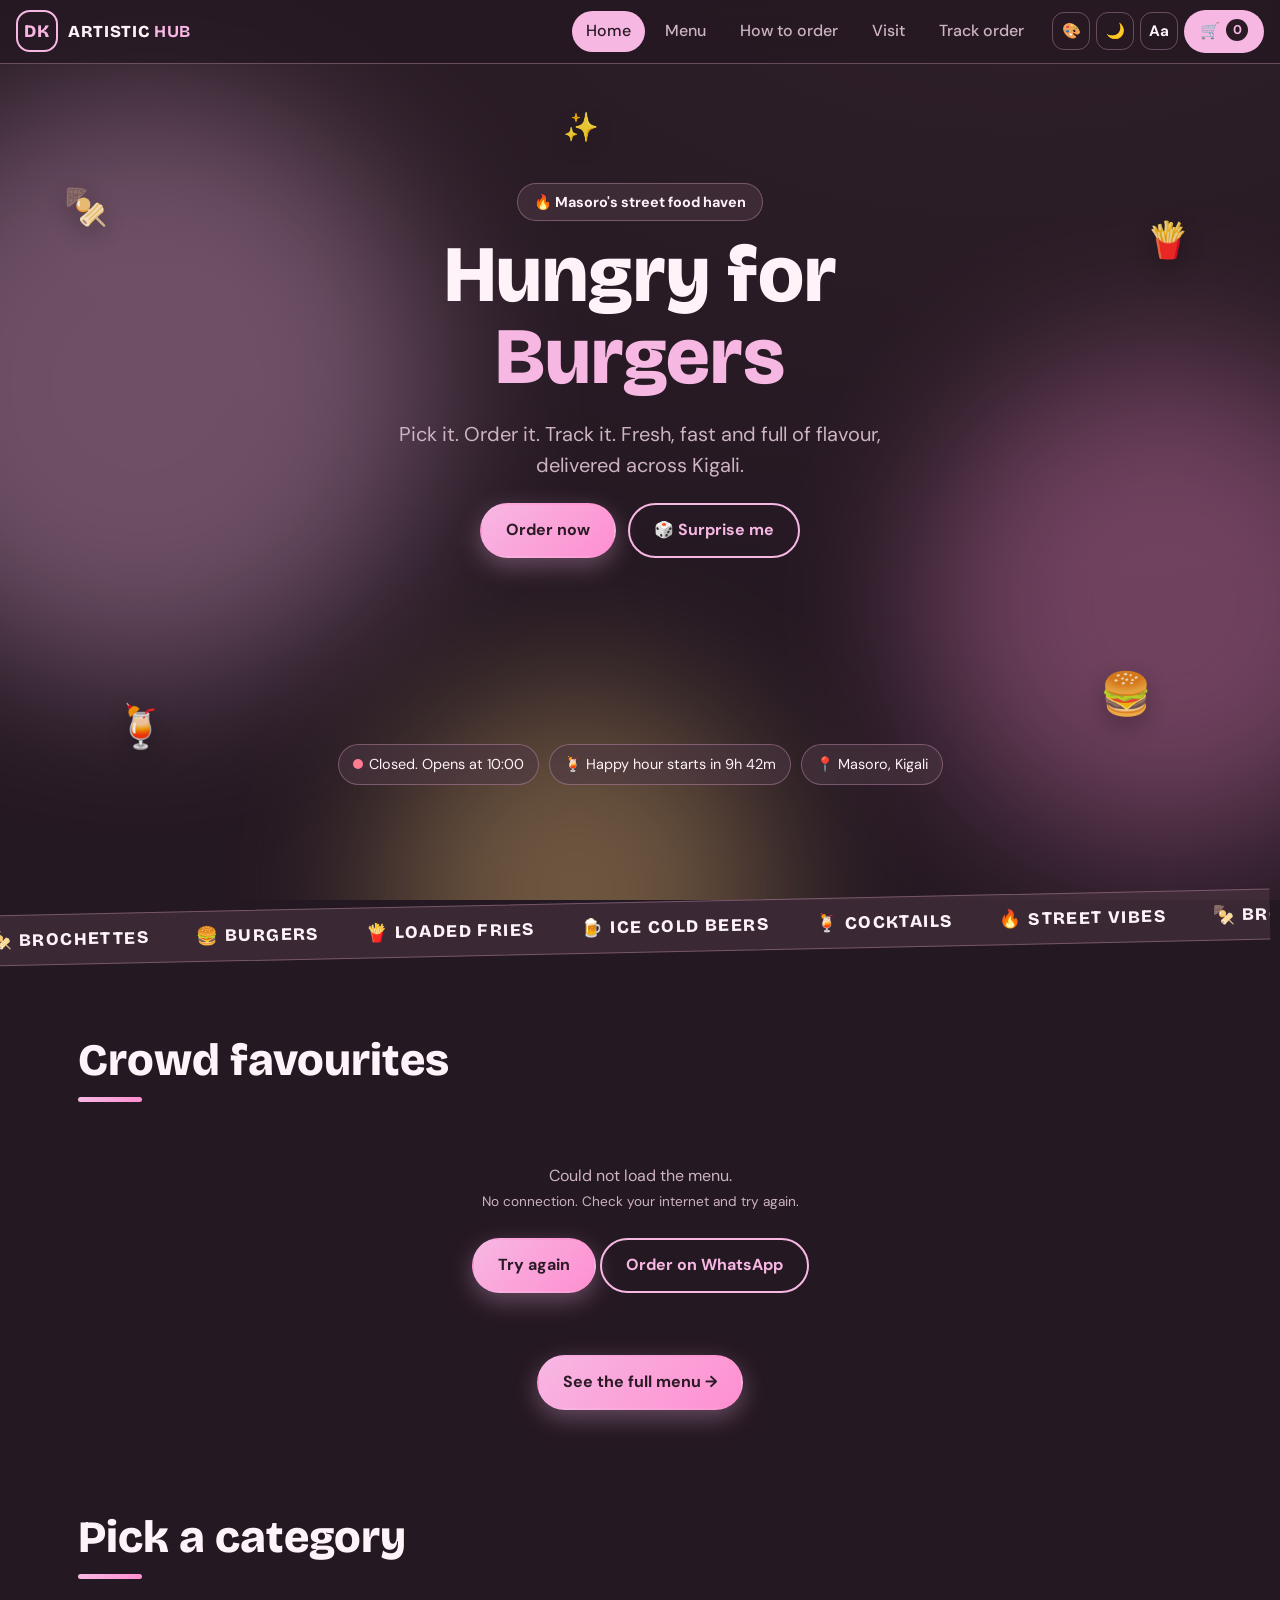
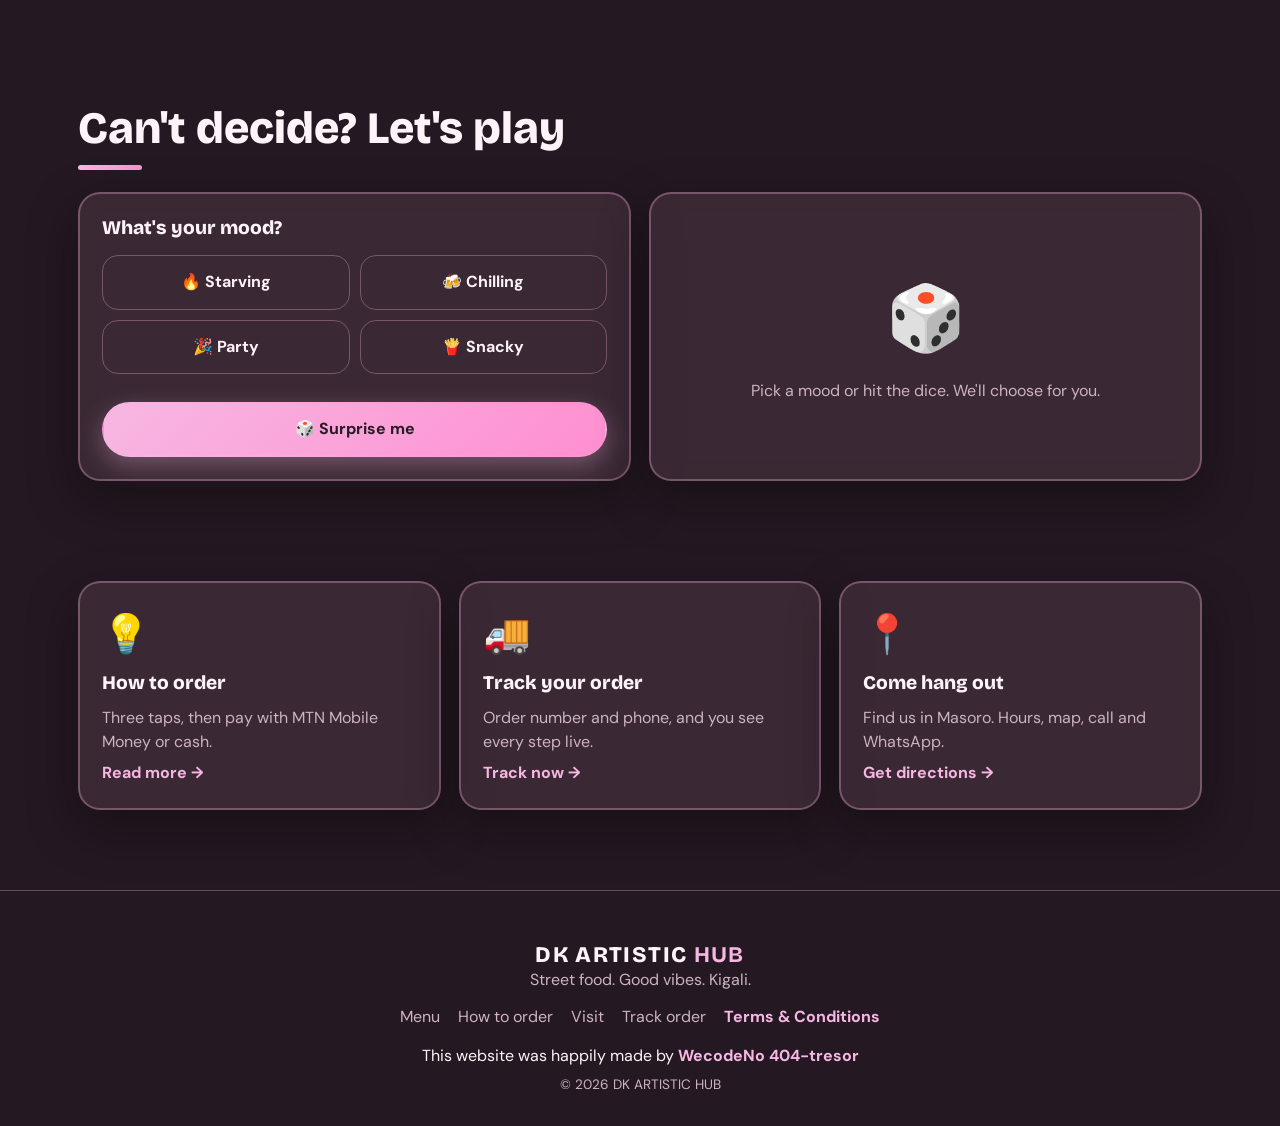
==== commit c6354546: "Multi-page site and photo folder" ====
--- a/index.html
+++ b/index.html
@@ -6,8 +6,8 @@
 <title>DK ARTISTIC HUB - Street Food, Brochettes &amp; Cocktails in Masoro, Kigali</title>
 <meta name="description" content="Order brochettes, burgers, fries, beers and cocktails from DK Artistic Hub in Masoro, Kigali. Delivery, pickup or dine-in. Pay with MTN Mobile Money and track your order live.">
 <meta name="theme-color" content="#4d3844">
-<meta property="og:title" content="DK ARTISTIC HUB - Order street food in Kigali">
-<meta property="og:description" content="Pick it. Order it. Track it. Brochettes, burgers, fries, beers and cocktails in Masoro.">
+<meta property="og:title" content="DK ARTISTIC HUB - Street Food, Brochettes &amp; Cocktails in Masoro, Kigali">
+<meta property="og:description" content="Order brochettes, burgers, fries, beers and cocktails from DK Artistic Hub in Masoro, Kigali. Delivery, pickup or dine-in. Pay with MTN Mobile Money and track your order live.">
 <meta property="og:type" content="restaurant">
 <link rel="manifest" href="manifest.webmanifest">
 <link rel="icon" href="icon.svg" type="image/svg+xml">
@@ -20,27 +20,12 @@
 {"@context":"https://schema.org","@type":"Restaurant","name":"DK ARTISTIC HUB","servesCuisine":["Street food","Brochettes","Burgers"],"telephone":"+250782292053","address":{"@type":"PostalAddress","addressLocality":"Masoro, Kigali","addressCountry":"RW"},"geo":{"@type":"GeoCoordinates","latitude":-1.93246,"longitude":30.14608},"openingHours":"Mo-Su 10:00-23:00","priceRange":"RWF","acceptsReservations":false}
 </script>
 </head>
-<body>
-
+<body data-page="home">
 <div id="preloader" aria-hidden="true"><div class="pre-logo">DK</div><div class="pre-bar"><span></span></div></div>
 <div class="bg" aria-hidden="true"><i></i><i></i><i></i></div>
+<div id="shell-head"></div>
 
-<header class="top">
-  <a class="brand" href="#home" aria-label="DK Artistic Hub home">
-    <span class="logo" id="logoTap">DK</span><span class="brand-name">ARTISTIC <b>HUB</b></span>
-  </a>
-  <nav class="nav" aria-label="Main">
-    <a href="#menu">Menu</a><a href="#fun">Play</a><a href="#visit">Visit</a><a href="track.html">Track order</a>
-  </nav>
-  <div class="tools">
-    <button class="tool" id="vibeBtn" title="Change vibe" aria-label="Change vibe">&#127912;</button>
-    <button class="tool" id="themeBtn" title="Dark or light" aria-label="Toggle dark or light">&#127769;</button>
-    <button class="tool" id="sizeBtn" title="Bigger text" aria-label="Bigger text">Aa</button>
-    <button class="cart-btn" id="cartBtn" aria-label="Open cart">&#128722; <span id="cartCount">0</span></button>
-  </div>
-</header>
-
-<main id="home">
+<main>
 <section class="hero" id="heroSec">
   <span class="float f1" data-depth="26">&#127842;</span><span class="float f2" data-depth="40">&#127839;</span>
   <span class="float f3" data-depth="18">&#127865;</span><span class="float f4" data-depth="34">&#127828;</span><span class="float f5" data-depth="12">&#10024;</span>
@@ -49,11 +34,11 @@
     <h1><span>Hungry for</span><span class="rot" id="rot">Brochettes</span></h1>
     <p class="lead">Pick it. Order it. Track it. Fresh, fast and full of flavour, delivered across Kigali.</p>
     <div class="cta">
-      <a class="btn primary" href="#menu">Order now</a>
+      <a class="btn primary" href="menu.html">Order now</a>
       <button class="btn ghost" id="surpriseTop">&#127922; Surprise me</button>
     </div>
   </div>
-  <div class="scene" id="scene" aria-label="Spin the menu. Drag to rotate">
+  <div class="scene" id="scene" aria-label="Spin the menu. Drag to rotate" hidden>
     <div class="stage" id="stage"><div class="ring" id="ring"></div></div>
   </div>
   <div class="live">
@@ -68,14 +53,15 @@
   <span>&#127842; BROCHETTES</span><span>&#127828; BURGERS</span><span>&#127839; LOADED FRIES</span><span>&#127866; ICE COLD BEERS</span><span>&#127865; COCKTAILS</span><span>&#128293; STREET VIBES</span>
 </div></div>
 
-<section class="sec" id="menu">
-  <h2 class="reveal">Our street menu</h2>
-  <div class="menu-tools">
-    <input id="search" type="search" placeholder="Search food or drinks..." aria-label="Search menu">
-    <div class="cats" id="cats" role="tablist" aria-label="Categories"></div>
-  </div>
-  <p class="muted small" id="menuNote" hidden></p>
-  <div class="grid" id="grid" aria-live="polite"><div class="skel"></div><div class="skel"></div><div class="skel"></div></div>
+<section class="sec">
+  <h2 class="reveal">Crowd favourites</h2>
+  <div class="grid" id="fav" aria-live="polite"></div>
+  <p class="center" style="margin-top:22px"><a class="btn primary" href="menu.html">See the full menu &rarr;</a></p>
+</section>
+
+<section class="sec">
+  <h2 class="reveal">Pick a category</h2>
+  <div class="cat-tiles" id="catTiles"></div>
 </section>
 
 <section class="sec" id="fun">
@@ -95,131 +81,21 @@
   </div>
 </section>
 
-<section class="sec" id="how">
-  <h2 class="reveal">Order in 3 taps</h2>
-  <div class="steps">
-    <div class="card step reveal"><b>1</b><h3>Pick your food</h3><p>Add items to your cart, choose delivery, pickup or dine-in.</p></div>
-    <div class="card step reveal"><b>2</b><h3>Pin your spot</h3><p>Drop a pin on the map so the rider finds you exactly.</p></div>
-    <div class="card step reveal"><b>3</b><h3>Pay and track</h3><p>Pay with MTN Mobile Money or cash, then follow your order live.</p></div>
+<section class="sec">
+  <div class="bento three">
+    <a class="card linkcard reveal" href="how.html"><span>&#128161;</span><h3>How to order</h3><p>Three taps, then pay with MTN Mobile Money or cash.</p><b>Read more &rarr;</b></a>
+    <a class="card linkcard reveal" href="track.html"><span>&#128666;</span><h3>Track your order</h3><p>Order number and phone, and you see every step live.</p><b>Track now &rarr;</b></a>
+    <a class="card linkcard reveal" href="visit.html"><span>&#128205;</span><h3>Come hang out</h3><p>Find us in Masoro. Hours, map, call and WhatsApp.</p><b>Get directions &rarr;</b></a>
   </div>
-  <div class="card pay reveal">
-    <div>
-      <p class="pill">&#128179; MTN Mobile Money</p>
-      <h3 style="margin-top:10px">Pay with this code</h3>
-      <div class="code" id="ussdText"></div>
-      <p class="muted small">Pay after we confirm your order and total. Keep the MoMo SMS as proof.</p>
-    </div>
-    <div class="pay-btns">
-      <a class="btn primary" id="dialBtn" href="#">&#128222; Dial to pay</a>
-      <button class="btn ghost" id="copyBtn">&#128203; Copy code</button>
-      <a class="btn ghost" href="track.html">&#128666; Track my order</a>
-    </div>
-  </div>
-</section>
-
-<section class="sec" id="visit">
-  <h2 class="reveal">Come hang out</h2>
-  <div class="bento three">
-    <div class="card reveal"><h3>&#128205; Where</h3><p id="vArea"></p><p class="muted small" id="vPlus"></p><a class="btn ghost" id="mapBtn" target="_blank" rel="noopener">Open in Google Maps</a></div>
-    <div class="card reveal"><h3>&#128346; Hours</h3><p id="vHours"></p><p class="muted small">&#127865; Happy hour: <span id="vHappy"></span></p></div>
-    <div class="card reveal"><h3>&#128222; Call or WhatsApp</h3><p id="vPhone"></p><div class="row"><a class="btn ghost" id="callBtn">Call</a><a class="btn primary" id="waBtn" target="_blank" rel="noopener">WhatsApp</a></div></div>
-  </div>
-  <div class="mapbox reveal" id="visitMap" aria-label="Map of DK Artistic Hub"></div>
 </section>
 </main>
 
-<footer class="foot">
-  <div class="foot-brand">DK ARTISTIC <b>HUB</b></div>
-  <p class="muted">Street food. Good vibes. Kigali.</p>
-  <p><a href="terms.html" style="color:var(--accent);font-weight:700">Terms &amp; Conditions</a></p>
-  <p class="made">This website was happily made by <b id="creditName"></b></p>
-  <p class="muted small">&copy; <span id="year"></span> DK ARTISTIC HUB</p>
-</footer>
-
-<button class="fab" id="fab" aria-label="Open cart"><span id="fabCount">0</span> &#128722; <b id="fabTotal">0 RWF</b></button>
-
-<div class="overlay" id="overlay"></div>
-<aside class="drawer" id="drawer" aria-label="Your order" aria-hidden="true">
-  <div class="drawer-head"><h3 id="drawerTitle">Your cart</h3><button class="x" id="closeCart" aria-label="Close">&#10005;</button></div>
-
-  <!-- PANEL 1: cart -->
-  <div class="drawer-body" id="pCart">
-    <div id="cartList"></div>
-    <div id="cartFoot" hidden>
-      <div class="total-row"><span>Subtotal</span><b id="cartTotal">0 RWF</b></div>
-      <p class="muted small">Delivery fee is confirmed by us after you order.</p>
-      <button class="btn primary wide" id="toCheckout" style="margin-top:14px">Checkout</button>
-    </div>
-  </div>
-
-  <!-- PANEL 2: checkout -->
-  <div class="drawer-body" id="pCheckout" hidden>
-    <button class="btn ghost sm" id="backCart" type="button">&larr; Back to cart</button>
-
-    <label for="cName">Full name</label>
-    <input id="cName" autocomplete="name" placeholder="e.g. Aline Uwase" maxlength="80">
-    <label for="cPhone">Phone number</label>
-    <input id="cPhone" type="tel" inputmode="tel" autocomplete="tel" placeholder="0788 123 456" maxlength="20">
-    <p class="muted small" id="phoneHint">Rwandan number (MTN or Airtel). Country code +250 is added for you.</p>
-
-    <label>How do you want it?</label>
-    <div class="seg" id="seg">
-      <button type="button" class="on" data-type="delivery">&#128666; Delivery</button>
-      <button type="button" data-type="pickup">&#128717; Pickup</button>
-      <button type="button" data-type="dine_in">&#127869; Dine-in</button>
-    </div>
-
-    <div id="deliveryBox">
-      <label for="addrQ">Search your address or area</label>
-      <input id="addrQ" type="search" autocomplete="off" placeholder="e.g. Masoro, Kimironko, Remera...">
-      <div class="suggest" id="suggest"></div>
-      <div class="row" style="margin-top:8px">
-        <button class="btn ghost sm" id="geoBtn" type="button">&#128205; Use my location</button>
-      </div>
-      <div class="mapbox" id="pickMap"></div>
-      <p class="muted small">Drag the pin to your exact door or gate, then confirm.</p>
-      <label for="cAddr">Delivery address</label>
-      <textarea id="cAddr" rows="2" placeholder="Area, street, house..." maxlength="300"></textarea>
-      <button class="btn ghost wide" id="confirmLoc" type="button">&#10004; Confirm this location</button>
-      <p class="small" id="locStatus"></p>
-      <label for="cInstr">Landmark or directions (optional)</label>
-      <textarea id="cInstr" rows="2" placeholder="Blue gate, next to the pharmacy..." maxlength="500"></textarea>
-    </div>
-
-    <label>Payment method</label>
-    <div id="payMethods"></div>
-
-    <div class="total-row"><span>Subtotal</span><b id="coTotal">0 RWF</b></div>
-    <p class="muted small" id="feeNote">Delivery fee is confirmed by us after you order. You pay the final total.</p>
-    <p class="err" id="formErr" role="alert"></p>
-    <button class="btn primary wide" id="placeBtn" type="button">Place order</button>
-  </div>
-
-  <!-- PANEL 3: confirmation -->
-  <div class="drawer-body" id="pDone" hidden>
-    <div class="done">
-      <div class="done-emoji">&#127881;</div>
-      <h3>Order received!</h3>
-      <p class="ref" id="doneRef"></p>
-      <p class="muted">We will confirm your order shortly. Your payment is <b>not</b> marked as paid until we verify it.</p>
-      <div class="box" id="donePay"></div>
-      <div class="box" id="refBox" hidden>
-        <b>Already paid? Send your MoMo reference</b>
-        <input id="refInput" placeholder="e.g. 1234567890" maxlength="64" style="margin-top:8px">
-        <p class="err" id="refErr"></p>
-        <button class="btn primary wide" id="refBtn" type="button">Submit reference</button>
-      </div>
-      <a class="btn ghost wide" id="waOrder" target="_blank" rel="noopener">&#128172; Also send it on WhatsApp</a>
-      <a class="btn primary wide" id="trackLink" href="track.html">&#128666; Track my order</a>
-      <button class="btn ghost wide" id="doneClose" type="button">Back to menu</button>
-    </div>
-  </div>
-</aside>
-
+<div id="shell-foot"></div>
 <div class="toast" id="toast" role="status"></div>
 <canvas id="confetti" aria-hidden="true"></canvas>
 
 <script src="assets/core.js"></script>
-<script src="assets/store.js"></script>
+<script src="assets/shop.js"></script>
+<script src="assets/home.js"></script>
 </body>
 </html>
--- a/assets/app.css
+++ b/assets/app.css
@@ -64,6 +64,8 @@
 .tool{width:38px;height:38px;border-radius:12px;border:1.5px solid var(--line);display:grid;place-items:center;font-size:.95rem;font-weight:700;transition:.2s}
 .tool:hover{border-color:var(--accent);transform:translateY(-2px)}
 .cart-btn{display:none;padding:9px 16px;border-radius:99px;background:var(--accent);color:var(--on-accent);font-weight:700}
+.nav a[aria-current=page]{color:var(--on-accent);background:var(--accent)}
+.cart-btn .cart-n{background:var(--on-accent);color:var(--accent);border-radius:99px;min-width:22px;height:22px;display:inline-grid;place-items:center;font-size:.8rem;padding:0 6px}
 .bump{animation:bump .4s}
 @keyframes bump{40%{transform:scale(1.18)}}
 @media(min-width:860px){.nav{display:flex}.tools{margin-left:0}.cart-btn{display:inline-flex;gap:6px}}
@@ -114,7 +116,7 @@
 @keyframes ping{70%{box-shadow:0 0 0 10px transparent}100%{box-shadow:0 0 0 0 transparent}}
 
 /* ticker */
-.ticker{overflow:hidden;border-block:1.5px solid var(--line);background:var(--card);transform:rotate(-1.2deg);margin:10px -10px 30px}
+.ticker{overflow:hidden;max-width:100vw;border-block:1.5px solid var(--line);background:var(--card);transform:rotate(-1.2deg);margin:10px -10px 30px}
 .ticker-in{display:flex;gap:46px;width:max-content;padding:14px 0;font:800 1.1rem var(--display);letter-spacing:.08em;animation:marq 26s linear infinite;white-space:nowrap}
 @keyframes marq{to{transform:translateX(-50%)}}
 
@@ -137,8 +139,10 @@
 .item{position:relative;display:flex;flex-direction:column;padding:0;overflow:hidden;transform:perspective(900px) rotateX(var(--rx,0)) rotateY(var(--ry,0));transition:transform .15s,border-color .25s,box-shadow .25s;animation:cardIn .5s both}
 .item:hover{border-color:var(--accent);box-shadow:0 20px 50px var(--line)}
 @keyframes cardIn{from{opacity:0;transform:translateY(20px) scale(.97)}}
-.media{height:150px;display:grid;place-items:center;font-size:4.2rem;background:linear-gradient(135deg,var(--surface),transparent);overflow:hidden}
-.media img{width:100%;height:100%;object-fit:cover}
+.media{aspect-ratio:4/3;display:grid;place-items:center;font-size:4.6rem;background:radial-gradient(circle at 30% 20%,var(--accent2),transparent 60%),linear-gradient(135deg,var(--surface),var(--bg2));overflow:hidden;position:relative}
+.media img{width:100%;height:100%;object-fit:cover;transition:transform .5s;animation:fadein .5s both}
+.item:hover .media img{transform:scale(1.07)}
+@keyframes fadein{from{opacity:0}}
 .media span{transition:transform .35s;display:inline-block}
 .item:hover .media span{transform:scale(1.25) rotate(-8deg)}
 .tag{position:absolute;top:12px;left:12px;padding:5px 12px;border-radius:99px;background:var(--gold);color:#2a1a25;font-weight:800;font-size:.75rem;z-index:2}
@@ -187,11 +191,6 @@
 .foot-brand{font:800 1.4rem var(--display);letter-spacing:.06em} .foot-brand b,.made b{color:var(--accent)}
 .made{margin:14px 0 6px}
 
-/* floating cart bar */
-.fab{position:fixed;left:50%;bottom:16px;transform:translate(-50%,120px);z-index:35;display:flex;align-items:center;gap:10px;padding:14px 24px;border-radius:99px;background:linear-gradient(135deg,var(--accent),var(--accent2));color:var(--on-accent);font-weight:700;box-shadow:0 14px 40px rgba(0,0,0,.4);transition:transform .4s cubic-bezier(.2,1.4,.4,1)}
-.fab.show{transform:translate(-50%,0)}
-.fab span{background:var(--on-accent);color:var(--accent);min-width:26px;height:26px;border-radius:99px;display:grid;place-items:center;font-size:.85rem}
-@media(min-width:860px){.fab{display:none}body{padding-bottom:0}}
 
 /* drawer */
 .overlay{position:fixed;inset:0;background:rgba(0,0,0,.55);opacity:0;visibility:hidden;transition:.3s;z-index:60}
@@ -203,8 +202,10 @@
 .drawer-head h3{font:800 1.35rem var(--display)}
 .x{width:40px;height:40px;border-radius:12px;border:1.5px solid var(--line);font-size:1rem;flex:none}
 .drawer-body{flex:1;overflow-y:auto;padding:16px 20px 30px;-webkit-overflow-scrolling:touch}
-.line{display:grid;grid-template-columns:44px 1fr auto;gap:12px;align-items:center;padding:12px 0;border-bottom:1px dashed var(--line)}
-.line .e{font-size:2rem;text-align:center}
+.line{display:grid;grid-template-columns:64px 1fr auto;gap:12px;align-items:center;padding:12px 0;border-bottom:1px dashed var(--line)}
+.line .th{width:64px;height:64px;border-radius:14px;overflow:hidden;display:grid;place-items:center;font-size:2rem;background:var(--surface)}
+.line .th img{width:100%;height:100%;object-fit:cover}
+.line.sm{grid-template-columns:52px 1fr auto}.line.sm .th{width:52px;height:52px;font-size:1.6rem}
 .line h4{font-weight:700} .line p{color:var(--muted);font-size:.85rem}
 .seg{display:grid;grid-template-columns:repeat(3,1fr);gap:8px}
 .seg button{padding:12px 6px;border-radius:14px;border:1.5px solid var(--line);font-weight:600;transition:.2s}
@@ -302,3 +303,40 @@
   .cat:hover{border-color:var(--line)}
   .moods button:hover:not(.on){background:transparent;color:inherit;transform:none}
 }
+
+/* ===== multi-page layout ===== */
+.page-head{max-width:1160px;margin:0 auto;padding:34px 18px 0}
+.page-head h1,.h1{font:800 clamp(2rem,6vw,3.2rem) var(--display);line-height:1.05;margin-bottom:8px}
+.page-head h1::after,.h1::after{content:"";display:block;width:64px;height:5px;border-radius:9px;background:linear-gradient(90deg,var(--accent),var(--accent2));margin-top:12px}
+.page-head p{color:var(--muted);max-width:620px;margin-top:10px}
+.h1{margin-bottom:22px}
+.cat-tiles{display:grid;grid-template-columns:repeat(auto-fit,minmax(150px,1fr));gap:14px}
+.cat-tile{display:grid;gap:4px;justify-items:center;text-align:center;padding:22px 12px;transition:transform .2s,border-color .2s}
+.cat-tile span{font-size:2.8rem;transition:transform .3s}
+.cat-tile b{font:800 1.05rem var(--display)} .cat-tile small{color:var(--muted)}
+.cat-tile:hover{border-color:var(--accent);transform:translateY(-4px)} .cat-tile:hover span{transform:scale(1.2) rotate(-6deg)}
+.linkcard{display:grid;gap:6px;transition:transform .2s,border-color .2s}
+.linkcard>span{font-size:2.4rem} .linkcard p{color:var(--muted)} .linkcard b{color:var(--accent)}
+.linkcard:hover{border-color:var(--accent);transform:translateY(-4px)}
+.pickpic{width:min(220px,70vw);aspect-ratio:4/3;border-radius:18px;overflow:hidden;border:2px solid var(--line)}
+.pickpic img{width:100%;height:100%;object-fit:cover}
+.mapbox.tall{height:360px;margin-top:18px}
+.co{display:grid;gap:22px;grid-template-columns:1fr;max-width:1100px;margin:0 auto}
+@media(min-width:900px){.co{grid-template-columns:1.45fr 1fr;align-items:start}.co aside{position:sticky;top:84px}}
+.co .card h3{margin-bottom:4px}
+.done-h{font:800 1.9rem var(--display)}
+.foot-links{display:flex;flex-wrap:wrap;gap:6px 18px;justify-content:center;margin:12px 0;color:var(--muted)}
+.foot-links a:hover{color:var(--accent)}
+
+/* mobile tab bar (replaces the old floating cart button) */
+.tabbar{position:fixed;left:0;right:0;bottom:0;z-index:45;display:grid;grid-template-columns:repeat(5,1fr);background:color-mix(in srgb,var(--bg) 90%,transparent);backdrop-filter:blur(16px);-webkit-backdrop-filter:blur(16px);border-top:1px solid var(--line);padding:6px 4px calc(6px + env(safe-area-inset-bottom))}
+.tabbar a{display:grid;justify-items:center;gap:1px;font-size:.7rem;font-weight:700;color:var(--muted);padding:6px 2px;border-radius:14px;position:relative}
+.tabbar .ti{font-size:1.35rem;line-height:1;transition:transform .2s}
+.tabbar a[aria-current=page]{color:var(--accent)} .tabbar a[aria-current=page] .ti{transform:translateY(-3px) scale(1.15)}
+.tab-n{position:absolute;top:0;left:55%;min-width:18px;height:18px;border-radius:99px;background:var(--accent2);color:var(--on-accent);font-size:.68rem;display:grid;place-items:center;padding:0 4px}
+@media(min-width:860px){.tabbar{display:none}body{padding-bottom:0}}
+body[data-page]{padding-bottom:84px}
+@media(min-width:860px){body[data-page]{padding-bottom:0}}
+
+/* the tilted ticker is wider than the screen on purpose; never let it cause sideways scrolling */
+html{overflow-x:hidden}main{overflow-x:clip}
